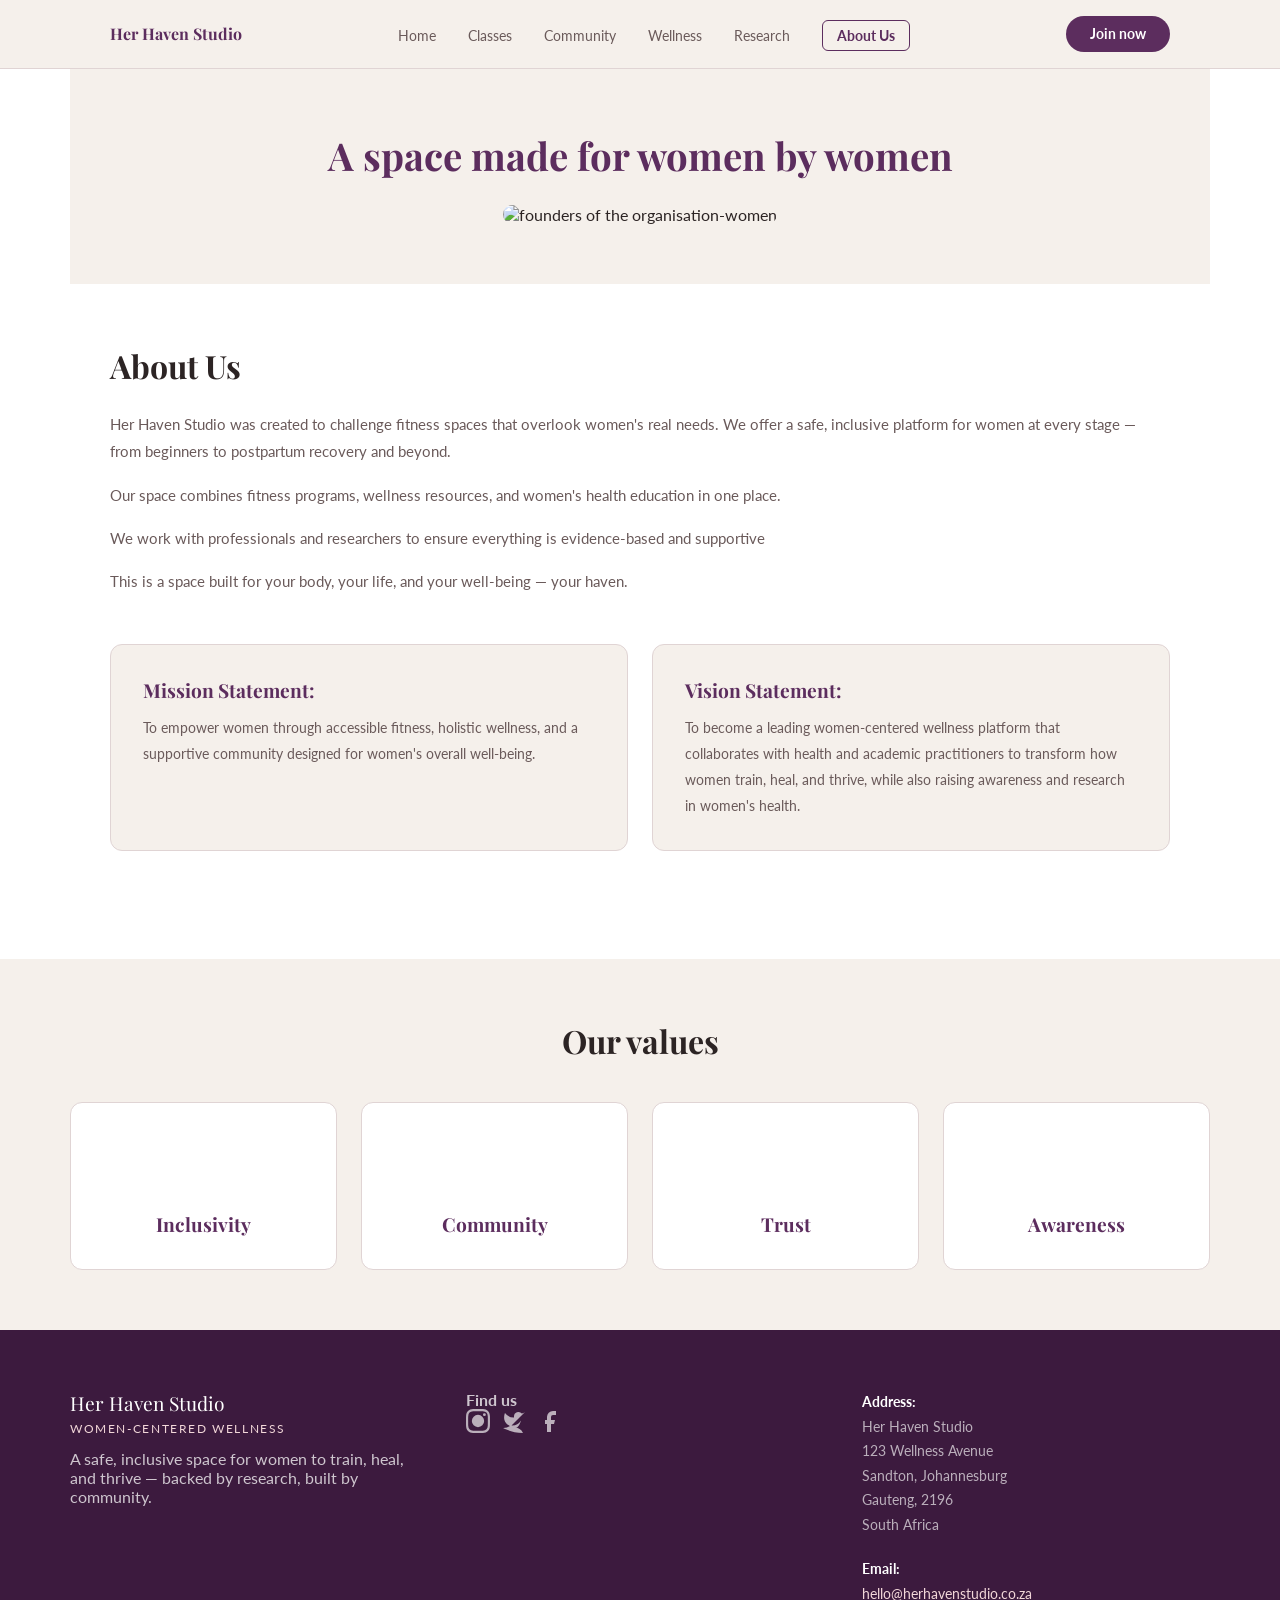
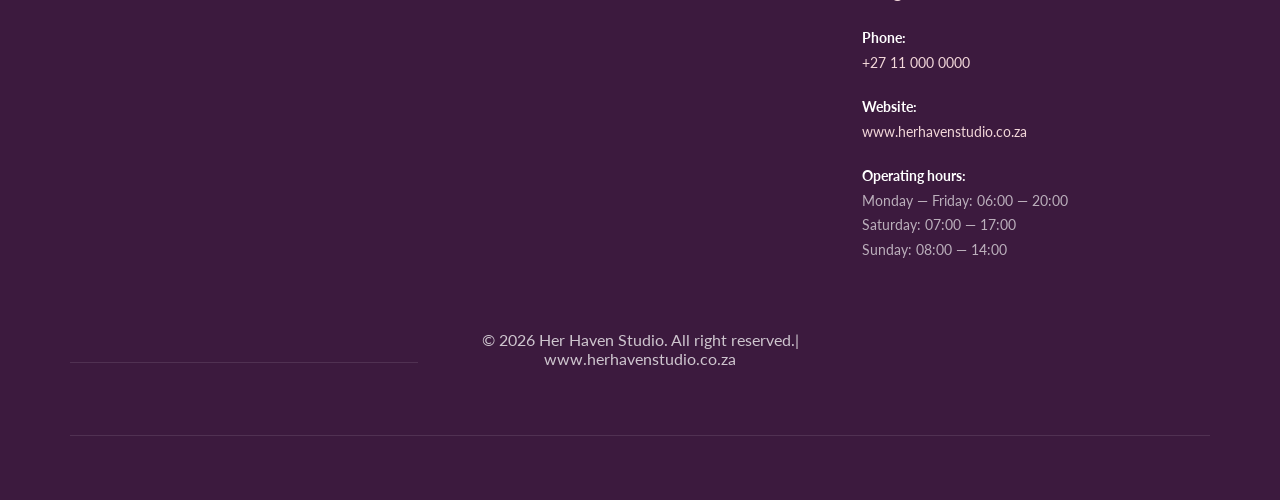
==== about.html @ e6582ec5 "Updated code debugging" ====
<!DOCTYPE html>
<html lang="en">
<head>
  <meta charset="UTF-8">
  <meta name="viewport" content="width=device-width, initial-scale=1.0">
  <title>About Us — Her Haven Studio</title>
<!-- External stylesheet -->
  <link rel="stylesheet" href="css/style.css">
  
</head>
<body>

  <!-- NAVIGATION BAR -->
  <nav>
    <div class="nav-inner">

      <!-- Logo -->
      <a href="index.html" class="nav-logo">
        <span class="nav-logo-brand">
          <span class="brand-text">Her Haven Studio</span>
        </span>
      </a>

      <!-- Navigation links — About Us is active on this page -->
      <ul class="nav-links">
        <li><a href="index.html">Home</a></li>
        <li><a href="classes.html">Classes</a></li>
        <li><a href="community.html">Community</a></li>
        <li><a href="wellness.html">Wellness</a></li>
        <li><a href="research.html">Research</a></li>
        <li><a href="about.html" class="active">About Us</a></li>
      </ul>

      <!-- Join now button -->
      <a href="register.html" class="btn-join">Join now</a>

    </div>
  </nav>

  <!-- MAIN CONTENT -->
  <main class="about-page">

    <!-- Tagline hero -->
    <div class="tagline-hero">
      <h1>A space made for women by women</h1>
   <img src="images/women.jpg" alt="founders of the organisation-women" width="400">   
    </div>

    <!-- About Us section -->
    <section class="about-section">
      <h2>About Us</h2>

        <!-- About text -->
        <div class="about-text">
          <p>Her Haven Studio was created to challenge fitness spaces that overlook women's real needs. We offer a safe, inclusive platform for women at every stage — from beginners to postpartum recovery and beyond.</p>

          <p>Our space combines fitness programs, wellness resources, and women's health education in one place.</p>

          <p>We work with professionals and researchers to ensure everything is evidence-based and supportive</p>

          <p>This is a space built for your body, your life, and your well-being — your haven.</p>
        </div>
    

      <!-- Mission and Vision statements -->
      <div class="statements-grid">

        <!-- Mission statement -->
        <div class="statement-card mission-card">
          <h3>Mission Statement:</h3>
          <p>To empower women through accessible fitness, holistic wellness, and a supportive community designed for women's overall well-being.</p>
        </div>

        <!-- Vision statement -->
        <div class="statement-card vision-card">
          <h3>Vision Statement:</h3>
          <p>To become a leading women-centered wellness platform that collaborates with health and academic practitioners to transform how women train, heal, and thrive, while also raising awareness and research in women's health.</p>
        </div>

      </div>
    </section>

    <!-- Our values section -->
    <section class="values-section">
      <h2>Our values</h2>

      <div class="values-grid">

        <!-- Value 1: Inclusivity -->
        <div class="value-card">
          <div class="value-icon inclusivity-icon"></div>
          <h3>Inclusivity</h3>

        </div>

        <!-- Value 2: Community -->
        <div class="value-card">
          <div class="value-icon community-icon"></div>
          <h3>Community</h3>
        </div>

        <!-- Value 3: Trust -->
        <div class="value-card">
          <div class="value-icon trust-icon"></div>
          <h3>Trust</h3>
        </div>

        <!-- Value 4: Awareness -->
        <div class="value-card">
          <div class="value-icon awareness-icon"></div>
          <h3>Awareness</h3>
        </div>

      </div>
    </section>

  </main>

  <!-- FOOTER -->
  <footer class="footer">
    <div class="footer-inner">

      <!-- Footer content: branding and social -->
      <div class="footer-top-custom">

        <!-- Brand column -->
        <div class="footer-brand-custom">
          <p class="footer-brand-name">Her Haven Studio</p>
          <p class="footer-brand-tag">Women-Centered Wellness</p>
          <p>A safe, inclusive space for women to train, heal, and thrive — backed by research, built by community.</p>
        </div>

      <!-- Social links -->
        <div class="footer-social-custom">
          <h4>Find us</h4>
          <div class="social-icons">

            <!-- Instagram icon — width and height control the size -->
            <a href="#" aria-label="Instagram">
              <svg viewBox="0 0 24 24" fill="currentColor" width="24" height="24">
                <path d="M12 2.163c3.204 0 3.584.012 4.85.07 3.252.148 4.771 1.691 4.919 4.919.058 1.266.069 1.645.069 4.849 0 3.205-.012 3.584-.069 4.849-.149 3.225-1.664 4.771-4.919 4.919-1.266.058-1.644.07-4.85.07-3.204 0-3.584-.012-4.849-.07-3.26-.149-4.771-1.699-4.919-4.92-.058-1.265-.07-1.644-.07-4.849 0-3.204.013-3.583.07-4.849.149-3.227 1.664-4.771 4.919-4.919 1.266-.057 1.645-.069 4.849-.069zm0-2.163c-3.259 0-3.667.014-4.947.072-4.358.2-6.78 2.618-6.98 6.98-.059 1.281-.073 1.689-.073 4.948 0 3.259.014 3.668.072 4.948.2 4.358 2.618 6.78 6.98 6.98 1.281.058 1.689.072 4.948.072 3.259 0 3.668-.014 4.948-.072 4.354-.2 6.782-2.618 6.979-6.98.059-1.28.073-1.689.073-4.948 0-3.259-.014-3.667-.072-4.947-.196-4.354-2.617-6.78-6.979-6.98-1.281-.059-1.69-.073-4.949-.073zM5.838 12a6.162 6.162 0 1 1 12.324 0 6.162 6.162 0 0 1-12.324 0zM12 16a4 4 0 1 1 0-8 4 4 0 0 1 0 8zm4.965-10.322a1.44 1.44 0 1 1 2.881.001 1.44 1.44 0 0 1-2.881-.001z"/>
              </svg>
            </a>

            <!-- Twitter icon -->
            <a href="#" aria-label="Twitter">
              <svg viewBox="0 0 24 24" fill="currentColor" width="24" height="24">
                <path d="M23 3a10.9 10.9 0 01-3.14 1.53 4.48 4.48 0 00-7.86 3v1A10.66 10.66 0 013 4s-4 9 5 13a11.64 11.64 0 01-7 2s9 5 20 5a9.5 9.5 0 00-9-5.5c4.75 2.25 7-7 7-7a10.6 10.6 0 01-9.5 5M3 20h18"/>
              </svg>
            </a>

            <!-- Facebook icon -->
            <a href="#" aria-label="Facebook">
              <svg viewBox="0 0 24 24" fill="currentColor" width="24" height="24">
                <path d="M18 2h-3a6 6 0 00-6 6v3H7v4h2v8h4v-8h3l1-4h-4V8a2 2 0 012-2h3z"/>
              </svg>
            </a>

          </div>
        </div>
          <!-- Studio address and contact details -->
        <div class="contact-details">

          <!-- Physical address -->
          <p>
            <strong>Address:</strong><br>
            Her Haven Studio<br>
            123 Wellness Avenue<br>
            Sandton, Johannesburg<br>
            Gauteng, 2196<br>
            South Africa
          </p>

          <!-- Email address -->
          <p>
            <strong>Email:</strong><br>
            <a href="mailto:hello@herhavenstudio.co.za">hello@herhavenstudio.co.za</a>
          </p>

          <!-- Phone number -->
          <p>
            <strong>Phone:</strong><br>
            <a href="tel:+27110000000">+27 11 000 0000</a>
          </p>

          <!-- Website -->
          <p>
            <strong>Website:</strong><br>
            <a href="http://www.herhavenstudio.co.za">www.herhavenstudio.co.za</a>
          </p>

          <!-- Operating hours -->
          <p>
            <strong>Operating hours:</strong><br>
            Monday — Friday: 06:00 — 20:00<br>
            Saturday: 07:00 — 17:00<br>
            Sunday: 08:00 — 14:00
          </p>

        </div>
      <!-- Divider -->
      <hr class="footer-divider">

      <!-- Footer bottom: copyright -->
      <div class="footer-bottom-custom">
        <p>&copy; 2026 Her Haven Studio. All right reserved.| www.herhavenstudio.co.za</p>
      </div>

    </div>
  </footer>

</body>
</html>
---- css/style.css ----
/* ── Import Google Fonts ── */
@import url('https://fonts.googleapis.com/css2?family=Playfair+Display:ital,wght@0,400;0,700;1,400&family=Lato:wght@300;400;700&display=swap');

/* ── Brand colours as reusable variables ── */
:root {
  --plum:       #5C2D5E;
  --plum-dark:  #3C1A3E;
  --plum-light: #E8D5E8;
  --beige:      #F5F0EB;
  --blush:      #F2D7D9;
  --white:      #FFFFFF;
  --text:       #2C2424;
  --text-mid:   #6A5A5A;
  --border:     #E0D4D4;
}

/* ── Base reset — removes default spacing from all elements ── */
* {
  margin: 0;
  padding: 0;
  box-sizing: border-box;
}

/* ── Body — sets default font and background colour ── */
body {
  font-family: 'Lato', sans-serif;
  color: var(--text);
  background: var(--white);
}

/* ── Remove underlines from all links ── */
a {
  text-decoration: none;
  color: inherit;
}

/* ========================================================================
   NAVIGATION & HEADER
   ======================================================================== */

/* ── Navigation bar — sticky positioning at top ── */
nav {
  background-color: var(--beige);
  border-bottom: 1px solid var(--border);
  position: sticky;
  top: 0;
  width: 100%;
}

/* ── Nav inner — centres content and spaces items apart ── */
.nav-inner {
  max-width: 1140px;
  margin: 0 auto;
  padding: 16px 40px;
  display: flex;
  align-items: center;
  justify-content: space-between;
  gap: 40px;
}

/* ── Navigation links list — horizontal row ── */
.nav-links {
  display: flex;
  list-style: none;
  gap: 32px;
}

/* ── Individual navigation link ── */
.nav-links a {
  font-family: 'Lato', sans-serif;
  font-size: 0.88rem;
  color: var(--text-mid);
  text-decoration: none;
}

/* ── Navigation link when hovered ── */
.nav-links a:hover {
  color: var(--plum);
}

/* ── Active nav link — box around current page ── */
.nav-links a.active {
  border: 1.5px solid var(--plum);
  padding: 6px 14px;
  border-radius: 6px;
  color: var(--plum);
  font-weight: 700;
}

/* ── Join now button ── */
.btn-join {
  background-color: var(--plum);
  color: var(--white);
  padding: 10px 24px;
  border-radius: 40px;
  font-size: 0.85rem;
  font-weight: 700;
  cursor: pointer;
  border: none;
  transition: background-color 0.2s;
}

/* ── Join now button when hovered ── */
.btn-join:hover {
  background-color: var(--plum-dark);
}

/* ── Logo wrapper: keeps name on one line, pushes to far left ── */
.nav-logo-brand {
  font-family: 'Playfair Display', serif;
  font-size: 1.1rem;
  font-weight: 700;
  color: var(--plum);
  text-decoration: none;
  white-space: nowrap;
}

/* ── Navigation logo — wraps the brand text ── */
.nav-logo {
  text-decoration: none;
  color: var(--plum);
}

/* ── Brand text — multiline logo text ── */
.brand-text {
  font-family: 'Playfair Display', serif;
  font-size: 1rem;
  font-weight: 700;
  line-height: 1.2;
  display: block;
}

/* ========================================================================
   HERO SECTION
   ======================================================================== */

/* ── Hero section — light purple background with dark purple border ── */
.hero {
  background-color: #F0E6FA;
  border: 2px solid #730FC3;
  padding: 80px 40px;
  text-align: center;
}

/* ── Hero inner — limits width and centres content ── */
.hero-inner {
  max-width: 700px;
  margin: 0 auto;
}

/* ── Main heading — small and light ── */
.hero h1 {
  font-family: 'Lato', sans-serif;
  font-size: 1rem;
  font-weight: 300;
  color: #4a4a4a;
  letter-spacing: 0.18em;
  text-transform: uppercase;
  margin-bottom: 16px;
}

/* ── Tagline — big bold and centred ── */
.hero-eyebrow {
  font-family: 'Playfair Display', serif;
  font-size: 2.4rem;
  font-weight: 700;
  color: #730FC3;
  line-height: 1.2;
  margin-bottom: 16px;
}

/* ── Supporting subtext — small and muted ── */
.hero-sub {
  font-size: 0.95rem;
  color: #5a4a6a;
  margin-bottom: 32px;
  line-height: 1.8;
}

/* ── Hero image — fits inside the hero box ── */
.hero img {
  width: 100%;
  max-width: 600px;
  height: 300px;
  object-fit: cover;
  border-radius: 8px;
  margin-bottom: 32px;
}

/* ── Buttons row — side by side and centred ── */
.hero-btns {
  display: flex;
  gap: 16px;
  justify-content: center;
  flex-wrap: wrap;
}

/* ── Get started button — deep plum fill ── */
.btn-hero-fill {
  background-color: var(--plum);
  color: var(--white);
  padding: 14px 32px;
  border-radius: 40px;
  font-size: 0.9rem;
  font-weight: 700;
  text-decoration: none;
  display: inline-block;
  cursor: pointer;
  border: none;
  transition: background-color 0.2s;
}

/* ── Get started button when hovered ── */
.btn-hero-fill:hover {
  background-color: var(--plum-dark);
}

/* ── Learn more button — beige fill with plum outline ── */
.btn-outline-white {
  background-color: var(--beige);
  color: var(--plum);
  padding: 14px 32px;
  border-radius: 40px;
  border: 2px solid var(--plum);
  font-size: 0.9rem;
  font-weight: 700;
  text-decoration: none;
  display: inline-block;
  cursor: pointer;
  transition: background-color 0.2s;
}

/* ── Learn more button when hovered ── */
.btn-outline-white:hover {
  background-color: var(--plum-light);
}

/* ========================================================================
   STATS SECTION
   ======================================================================== */

/* ── Stats strip — beige background ── */
.stats {
  background-color: var(--beige);
  padding: 40px;
  border-top: 2px dashed var(--plum);
}

/* ── Stats table — centres the three stats ── */
.stats table {
  max-width: 1140px;
  margin: 0 auto;
}

/* ── Stat number — large and bold ── */
.stat-num {
  font-family: 'Playfair Display', serif;
  font-size: 2.4rem;
  font-weight: 700;
  color: var(--plum);
  text-align: center;
}

/* ── Stat label — small uppercase text below number ── */
.stat-lbl {
  font-family: 'Lato', sans-serif;
  font-size: 0.85rem;
  font-weight: 400;
  color: var(--text-mid);
  text-align: center;
  margin-top: 4px;
}

/* ========================================================================
   WHAT WE OFFER / PILLARS SECTION
   ======================================================================== */

/* ── What we offer section — beige background ── */
.pillars {
  background-color: var(--beige);
  padding: 60px 40px;
}

/* ── Pillars header — centred label and heading ── */
.pillars-header {
  text-align: center;
  margin-bottom: 40px;
  max-width: 1140px;
  margin-left: auto;
  margin-right: auto;
}

/* ── Section label — small uppercase plum text ── */
.section-label {
  font-size: 0.75rem;
  font-weight: 700;
  letter-spacing: 0.16em;
  text-transform: uppercase;
  color: var(--plum);
  margin-bottom: 8px;
}

/* ── Section heading ── */
.pillars-header h2 {
  font-family: 'Playfair Display', serif;
  font-size: 2rem;
  font-weight: 700;
  color: var(--text);
  margin-bottom: 10px;
}

/* ── Section subtext ── */
.pillars-header p {
  font-size: 0.95rem;
  color: var(--text-mid);
}

/* ── Four card grid — side by side ── */
.pillars-grid {
  display: grid;
  grid-template-columns: repeat(4, 1fr);
  gap: 20px;
  max-width: 1140px;
  margin: 0 auto;
}

/* ── Individual pillar card — blush pink background ── */
.pillar-card {
  background-color: var(--blush);
  border: 1.5px solid var(--blush);
  border-radius: 12px;
  padding: 24px;
  transition: transform 0.2s;
}

/* ── Card lifts up when hovered ── */
.pillar-card:hover {
  transform: translateY(-4px);
}

/* ── Card image — fits inside card ── */
.pillar-card img {
  width: 100%;
  height: 160px;
  object-fit: cover;
  border-radius: 8px;
  margin-bottom: 16px;
}

/* ── Card heading — bold plum colour ── */
.pillar-card h3 {
  font-family: 'Playfair Display', serif;
  font-size: 1.1rem;
  font-weight: 700;
  color: var(--plum);
  margin-bottom: 8px;
}

/* ── Card description ── */
.pillar-card p {
  font-size: 0.88rem;
  color: var(--text-mid);
  line-height: 1.6;
  margin-bottom: 16px;
}

/* ── Card link ── */
.pillar-link {
  font-size: 0.85rem;
  font-weight: 700;
  color: var(--plum);
  text-decoration: none;
}

/* ── Card link when hovered ── */
.pillar-link:hover {
  text-decoration: underline;
}

/* ── Research card — dark plum background ── */
.pillar-card-dark {
  background-color: var(--plum-dark);
  border-color: var(--plum);
}

/* ── Research card heading — white text ── */
.pillar-card-dark h3 {
  color: var(--white);
}

/* ── Research card description — light text ── */
.pillar-card-dark p {
  color: rgba(255, 255, 255, 0.75);
}

/* ── Research card link — blush colour ── */
.pillar-card-dark .pillar-link {
  color: var(--blush);
}

/* ========================================================================
   PAGE HERO SECTION
   ======================================================================== */

/* ── Page hero — beige background with padding ── */
.page-hero {
  background-color: var(--beige);
  padding: 40px 40px 20px;
  max-width: 1140px;
  margin: 0 auto;
}

/* ── Page hero heading — plum colour ── */
.page-hero h1 {
  font-family: 'Playfair Display', serif;
  font-size: 2rem;
  font-weight: 700;
  color: var(--plum);
  margin-bottom: 8px;
}

/* ── Page hero subtext ── */
.page-hero p {
  font-size: 0.92rem;
  color: var(--text-mid);
  margin-bottom: 16px;
}

/* ── Page hero image — full width, fixed height ── */
.page-hero img {
  width: 100%;
  height: 300px;
  object-fit: cover;
  border-radius: 10px;
  margin-top: 16px;
}

/* ========================================================================
   CLASSES SECTION
   ======================================================================== */

/* ── Classes section wrapper ── */
.classes-section {
  background-color: var(--beige);
  padding: 20px 40px 60px;
  max-width: 1140px;
  margin: 0 auto;
}

/* ── Filter pills row ── */
.filter-row {
  display: flex;
  gap: 10px;
  flex-wrap: wrap;
  margin-bottom: 32px;
}

/* ── Individual filter pill ── */
.filter-pill {
  padding: 8px 20px;
  border-radius: 40px;
  border: 1.5px solid var(--plum);
  font-size: 0.85rem;
  font-weight: 700;
  color: var(--plum);
  cursor: pointer;
  background-color: var(--white);
  transition: all 0.2s;
}

/* ── Individual filter pill when hovered ── */
.filter-pill:hover {
  background-color: var(--plum-light);
}

/* ── Active filter pill — filled plum ── */
.filter-pill.active {
  background-color: var(--plum);
  color: var(--white);
}

/* ── Cards grid — three per row ── */
.cards-grid {
  display: grid;
  grid-template-columns: repeat(3, 1fr);
  gap: 24px;
}

/* ── Individual class card ── */
.class-card {
  background-color: var(--plum-light);
  border: 1.5px solid var(--plum);
  border-radius: 12px;
  overflow: hidden;
  transition: transform 0.2s;
}

/* ── Card lift on hover ── */
.class-card:hover {
  transform: translateY(-4px);
}

/* ── Card image area ── */
.card-img {
  position: relative;
  width: 100%;
  height: 180px;
  background-color: var(--plum-light);
  overflow: hidden;
}

/* ── Card image ── */
.card-img img {
  width: 100%;
  height: 100%;
  object-fit: cover;
}

/* ── Card tag — positioned on image ── */
.card-tag {
  position: absolute;
  top: 12px;
  right: 12px;
  padding: 4px 12px;
  border-radius: 20px;
  font-size: 0.7rem;
  font-weight: 700;
  text-transform: uppercase;
}

/* ── Card body — padding around text ── */
.card-body {
  padding: 16px;
}

/* ── Card heading ── */
.card-body h3 {
  font-family: 'Playfair Display', serif;
  font-size: 1rem;
  font-weight: 700;
  color: var(--text);
  margin-bottom: 6px;
}

/* ── Card subcategory label ── */
.card-sub-label {
  font-size: 0.78rem;
  font-weight: 700;
  color: var(--plum);
  text-transform: uppercase;
  letter-spacing: 0.08em;
  margin-bottom: 8px;
}

/* ── Card subcategory list ── */
.card-body ul {
  list-style: none;
  margin-bottom: 16px;
}

/* ── Individual subcategory item ── */
.card-body ul li {
  font-size: 0.85rem;
  color: var(--text-mid);
  padding: 3px 0;
}

/* ── Book button — sits at bottom right of card ── */
.card-btn {
  display: inline-block;
  background-color: var(--plum);
  color: var(--white);
  padding: 8px 20px;
  border-radius: 40px;
  font-size: 0.82rem;
  font-weight: 700;
  text-decoration: none;
  margin-left: auto;
  transition: background-color 0.2s;
  cursor: pointer;
}

/* ── Book button when hovered ── */
.card-btn:hover {
  background-color: var(--plum-dark);
}

/* ── Tag colour variants ── */
.tag-plum  { background-color: var(--plum-light); color: var(--plum-dark); }
.tag-pink  { background-color: var(--blush); color: #72243E; }
.tag-teal  { background-color: #D5F0E8; color: #085041; }
.tag-amber { background-color: #FAE8C0; color: #7A4A00; }
.tag-blue  { background-color: #D5E8F5; color: #0A3D6B; }
.tag-green { background-color: #DCF0D5; color: #1A5C0A; }

/* ========================================================================
   LOGIN PAGE
   ======================================================================== */

/* ── Login header — simplified header without sticky nav ── */
.login-header {
  display: flex;
  align-items: center;
  justify-content: space-between;
  padding: 20px 40px;
  background-color: var(--beige);
  border-bottom: 1px solid var(--border);
}

/* ── Login header nav — horizontal links ── */
.login-header nav {
  display: flex;
  gap: 24px;
  background: none;
  border: none;
  padding: 0;
  position: static;
}

/* ── Login header nav links ── */
.login-header nav a {
  font-size: 0.85rem;
  color: var(--text-mid);
  text-decoration: none;
  transition: color 0.2s;
}

/* ── Login header nav links on hover ── */
.login-header nav a:hover {
  color: var(--plum);
}

/* ── Login header last link is button style ── */
.login-header nav a:last-child {
  background-color: var(--plum);
  color: var(--white);
  padding: 8px 20px;
  border-radius: 40px;
  font-weight: 700;
}

/* ── Login header button hover ── */
.login-header nav a:last-child:hover {
  background-color: var(--plum-dark);
}

/* ── Login page — centered form container ── */
.login-page {
  display: flex;
  align-items: center;
  justify-content: center;
  min-height: calc(100vh - 300px);
  padding: 20px;
  background-color: var(--beige);
}

/* ── Login card — white form container ── */
.login-card {
  background-color: var(--white);
  border: 1.5px solid var(--border);
  border-radius: 12px;
  padding: 32px 24px;
  width: 100%;
  box-shadow: 0 2px 8px rgba(0, 0, 0, 0.08);
}

/* ── Login heading ── */
.login-card h1 {
  font-family: 'Playfair Display', serif;
  font-size: 1.8rem;
  font-weight: 700;
  color: var(--text);
  margin-bottom: 4px;
  text-align: center;
}

/* ── Login subtext ── */
.login-sub {
  font-size: 0.9rem;
  color: var(--text-mid);
  text-align: center;
  margin-bottom: 32px;
}

/* ── Form group — input wrapper with label ── */
.form-group {
  margin-bottom: 20px;
}

/* ── Form label ── */
.form-group label {
  display: block;
  font-size: 0.9rem;
  font-weight: 700;
  color: var(--text);
  margin-bottom: 8px;
}

/* ── Form input ── */
.form-group input,
.form-group textarea,
.form-group select {
  width: 100%;
  padding: 12px 16px;
  border: 1px solid var(--border);
  border-radius: 8px;
  font-family: 'Lato', sans-serif;
  font-size: 0.95rem;
  color: var(--text);
  background-color: var(--white);
  transition: border-color 0.2s;
}

/* ── Form input on focus ── */
.form-group input:focus,
.form-group textarea:focus,
.form-group select:focus {
  outline: none;
  border-color: var(--plum);
  box-shadow: 0 0 0 3px rgba(92, 45, 94, 0.1);
}

/* ── Forgot password link ── */
.forgot-link {
  display: block;
  text-align: right;
  margin-top: 6px;
  font-size: 0.85rem;
  color: var(--plum);
  text-decoration: none;
  transition: color 0.2s;
}

/* ── Forgot password link hover ── */
.forgot-link:hover {
  text-decoration: underline;
}

/* ── Login button — full width ── */
.btn-login {
  display: block;
  width: 100%;
  background-color: var(--plum);
  color: var(--white);
  padding: 14px;
  border-radius: 40px;
  font-size: 0.95rem;
  font-weight: 700;
  text-align: center;
  text-decoration: none;
  margin-top: 24px;
  cursor: pointer;
  border: none;
  transition: background-color 0.2s;
}

/* ── Login button hover ── */
.btn-login:hover {
  background-color: var(--plum-dark);
}

/* ── Divider with "or" text ── */
.divider {
  display: flex;
  align-items: center;
  margin: 24px 0;
  color: var(--text-mid);
  font-size: 0.9rem;
}

/* ── Divider line ── */
.divider::before,
.divider::after {
  content: '';
  flex: 1;
  height: 1px;
  background-color: var(--border);
}

/* ── Divider text ── */
.divider span {
  padding: 0 12px;
}

/* ── Google login button ── */
.btn-google {
  display: block;
  width: 100%;
  background-color: var(--plum-light);
  color: var(--plum);
  padding: 14px;
  border-radius: 40px;
  border: 1.5px solid var(--plum);
  font-size: 0.95rem;
  font-weight: 700;
  text-align: center;
  text-decoration: none;
  cursor: pointer;
  transition: all 0.2s;
}

/* ── Google button hover ── */
.btn-google:hover {
  background-color: var(--white);
  border-color: var(--plum-dark);
}

/* ── Login footer — sign up link ── */
.login-footer {
  text-align: center;
  font-size: 0.9rem;
  color: var(--text-mid);
  margin-top: 24px;
}

/* ── Login footer link ── */
.login-footer a {
  color: var(--plum);
  font-weight: 700;
  text-decoration: none;
  transition: color 0.2s;
}

/* ── Login footer link hover ── */
.login-footer a:hover {
  text-decoration: underline;
}

/* ========================================================================
   WELLNESS SECTION (Articles)
   ======================================================================== */

/* ── Wellness section wrapper ── */
.wellness-section {
  background-color: var(--beige);
  padding: 40px;
  max-width: 1140px;
  margin: 0 auto;
}

/* ── Featured article section ── */
.featured-article {
  background-color: var(--white);
  border: 1.5px solid var(--plum);
  border-radius: 12px;
  padding: 40px;
  margin-bottom: 48px;
}

/* ── Featured label ── */
.featured-label {
  font-size: 0.75rem;
  font-weight: 700;
  letter-spacing: 0.16em;
  text-transform: uppercase;
  color: var(--plum);
  margin-bottom: 8px;
}

/* ── Featured article heading ── */
.featured-article h2 {
  font-family: 'Playfair Display', serif;
  font-size: 1.8rem;
  font-weight: 700;
  color: var(--text);
  margin-bottom: 24px;
  line-height: 1.3;
}

/* ── Featured article image ── */
.featured-article img {
  width: 100%;
  max-width: 300px;
  height: auto;
  border-radius: 8px;
  margin-bottom: 16px;
}

/* ── Featured article description ── */
.featured-article p {
  font-size: 0.95rem;
  color: var(--text-mid);
  line-height: 1.8;
  margin-bottom: 24px;
}

/* ── Featured text section ── */
.featured-text {
  display: flex;
  flex-direction: column;
}

/* ── Read more link ── */
.read-more {
  display: inline-block;
  color: var(--plum);
  font-weight: 700;
  text-decoration: none;
  font-size: 0.9rem;
  transition: text-decoration 0.2s;
}

/* ── Read more link hover ── */
.read-more:hover {
  text-decoration: underline;
}

/* ── Articles heading ── */
.articles-heading {
  font-family: 'Playfair Display', serif;
  font-size: 1.6rem;
  font-weight: 700;
  color: var(--text);
  margin: 48px 0 24px;
}

/* ── Articles list grid ── */
.articles-list {
  display: grid;
  grid-template-columns: repeat(2, 1fr);
  gap: 24px;
}

/* ── Article card ── */
.article-card {
  background-color: var(--white);
  border: 1px solid var(--border);
  border-radius: 12px;
  overflow: hidden;
  transition: transform 0.2s;
  display: flex;
  flex-direction: column;
}

/* ── Article card hover ── */
.article-card:hover {
  transform: translateY(-4px);
}

/* ── Article card image ── */
.article-card img {
  width: 100%;
  height: 200px;
  object-fit: cover;
}

/* ── Article card content ── */
.article-content {
  padding: 20px;
  display: flex;
  flex-direction: column;
  flex-grow: 1;
}

/* ── Article card heading ── */
.article-content h3 {
  font-family: 'Playfair Display', serif;
  font-size: 1rem;
  font-weight: 700;
  color: var(--text);
  margin-bottom: 12px;
  line-height: 1.4;
}

/* ── Article card description ── */
.article-content p {
  font-size: 0.85rem;
  color: var(--text-mid);
  line-height: 1.6;
  margin-bottom: 16px;
  flex-grow: 1;
}

/* ── Article meta information ── */
.article-meta {
  display: flex;
  gap: 12px;
  align-items: center;
  font-size: 0.78rem;
  color: var(--text-mid);
  margin-top: auto;
}

/* ── Article tag ── */
.article-tag {
  display: inline-block;
  padding: 4px 12px;
  border-radius: 20px;
  font-size: 0.7rem;
  font-weight: 700;
  text-transform: uppercase;
}

/* ========================================================================
   COMMUNITY SECTION
   ======================================================================== */

/* ── Community section wrapper ── */
.community-section {
  background-color: var(--beige);
  padding: 40px;
  max-width: 1140px;
  margin: 0 auto;
}

/* ── Testimonials grid ── */
.testimonials-grid {
  margin-bottom: 48px;
}

/* ── Testimonial card ── */
.testimonial-card {
  background-color: var(--white);
  border: 1px solid var(--border);
  border-radius: 12px;
  padding: 24px;
  margin-bottom: 24px;
  transition: transform 0.2s;
}

/* ── Testimonial card hover ── */
.testimonial-card:hover {
  transform: translateY(-2px);
}

/* ── Testimonial quote ── */
.testimonial-quote {
  font-size: 0.95rem;
  font-style: italic;
  color: var(--text);
  margin-bottom: 16px;
  line-height: 1.8;
}

/* ── Testimonial author section ── */
.testimonial-author {
  display: flex;
  gap: 12px;
  align-items: center;
}

/* ── Testimonial avatar ── */
.testimonial-avatar {
  width: 48px;
  height: 48px;
  border-radius: 50%;
  display: flex;
  align-items: center;
  justify-content: center;
  font-weight: 700;
  color: var(--white);
  font-size: 0.9rem;
}

/* ── Avatar colour variants ── */
.av-pink  { background-color: var(--blush); color: #72243E; }
.av-teal  { background-color: #D5F0E8; color: #085041; }
.av-plum  { background-color: var(--plum); }
.av-amber { background-color: #FAE8C0; color: #7A4A00; }

/* ── Testimonial author info ── */
.testimonial-author-info strong {
  display: block;
  color: var(--text);
  font-size: 0.9rem;
}

/* ── Testimonial author role ── */
.testimonial-author-info span {
  display: block;
  font-size: 0.8rem;
  color: var(--text-mid);
}

/* ── Section divider ── */
.section-divider {
  border: none;
  border-top: 2px dashed var(--plum);
  margin: 48px 0;
}
/* ── Events list container ── */
.events-list {
  display: flex;
  flex-direction: column;
  gap: 16px;
  margin-bottom: 48px;
}

/* ── Individual event bar ── */
.event-card {
  display: flex;
  align-items: center;
  gap: 20px;

  background-color: var(--white);
  border: 1px solid var(--border);
  border-radius: 12px;

  padding: 16px 24px;
  transition: transform 0.2s;
}

/* ── Event card hover effect ── */
.event-card:hover {
  transform: translateY(-4px);
}

/* ── Event image ── */
.event-card img {
  width: 100px;
  height: 100px;
  object-fit: cover;
  border-radius: 10px;
  flex-shrink: 0;
}

/* ── Event date badge ── */
.event-date {
  min-width: 70px;
  text-align: center;
}

/* ── Date badge colour variants ── */
.date-plum {
  color: var(--plum);
}

.date-pink {
  color: #72243E;
}

.date-teal {
  color: #085041;
}

/* ── Day number ── */
.date-num {
  display: block;
  font-family: 'Playfair Display', serif;
  font-size: 2rem;
  font-weight: 700;
  line-height: 1;
}

/* ── Month text ── */
.date-month {
  display: block;
  font-size: 0.85rem;
  font-weight: 700;
  text-transform: uppercase;
  margin-top: 4px;
}

/* ── Event content area ── */
.event-content {
  flex: 1;
}

/* ── Event title ── */
.event-content h3 {
  font-family: 'Playfair Display', serif;
  font-size: 1rem;
  font-weight: 700;
  color: var(--text);
  margin-bottom: 6px;
}

/* ── Event details ── */
.event-content p {
  font-size: 0.85rem;
  color: var(--text-mid);
  margin: 0;
}

/* ── RSVP button ── */
.btn-rsvp {
  margin-left: auto;

  background-color: var(--plum);
  color: var(--white);

  padding: 10px 24px;
  border-radius: 40px;

  text-decoration: none;
  font-size: 0.82rem;
  font-weight: 700;

  transition: background-color 0.2s;
}

/* ── RSVP button hover ── */
.btn-rsvp:hover {
  background-color: var(--plum-dark);
}

/* ── Mobile layout ── */
@media (max-width: 768px) {
  .event-card {
    flex-direction: column;
    align-items: flex-start;
  }

  .btn-rsvp {
    margin-left: 0;
  }
}

/* ── Enquiries section ── */
.enquiries-section {
  background-color: var(--white);
  padding: 60px 40px;
  max-width: 1140px;
  margin: 0 auto;
}

/* ── Enquiries inner ── */
.enquiries-inner {
  text-align: center;
}

/* ── Enquiries heading ── */
.enquiries-section h2 {
  font-family: 'Playfair Display', serif;
  font-size: 1.8rem;
  font-weight: 700;
  color: var(--text);
  margin-bottom: 16px;
}

/* ── Enquiries image ── */
.enquiries-section img {
  max-width: 300px;
  height: auto;
  margin-bottom: 16px;
}

/* ── Sub text (smaller description) ── */
.sub {
  font-size: 0.95rem;
  color: var(--text-mid);
  margin-bottom: 24px;
}

/* ── Enquiry form ── */
.enquiry-form {
  background-color: var(--beige);
  padding: 20px;
  border-radius: 12px;
  max-width: 500px;
  margin: 0 auto;
}

/* ── Send message button ── */
.btn-send {
  display: inline-block;
  background-color: var(--plum);
  color: var(--white);
  padding: 12px 32px;
  border-radius: 40px;
  font-size: 0.9rem;
  font-weight: 700;
  text-decoration: none;
  text-align: center;
  margin-top: 12px;
  cursor: pointer;
  transition: background-color 0.2s;
}

/* ── Send message button hover ── */
.btn-send:hover {
  background-color: var(--plum-dark);
}

/* ========================================================================
   ABOUT PAGE
   ======================================================================== */

/* ── About page wrapper ── */
.about-page {
  background-color: var(--white);
}

/* ── Tagline hero section ── */
.tagline-hero {
  background-color: var(--beige);
  padding: 60px 40px;
  text-align: center;
  max-width: 1140px;
  margin: 0 auto;
}

/* ── Tagline hero heading ── */
.tagline-hero h1 {
  font-family: 'Playfair Display', serif;
  font-size: 2.4rem;
  font-weight: 700;
  color: var(--plum);
  margin-bottom: 24px;
}

/* ── Tagline hero image ── */
.tagline-hero img {
  max-width: 400px;
  width: 100%;
  height: auto;
  border-radius: 12px;
}

/* ── About section ── */
.about-section {
  padding: 60px 40px;
  max-width: 1140px;
  margin: 0 auto;
}

/* ── About section heading ── */
.about-section h2 {
  font-family: 'Playfair Display', serif;
  font-size: 2rem;
  font-weight: 700;
  color: var(--text);
  margin-bottom: 24px;
}

/* ── About text block ── */
.about-text {
  margin-bottom: 48px;
}

/* ── About paragraph ── */
.about-text p {
  font-size: 0.95rem;
  color: var(--text-mid);
  line-height: 1.8;
  margin-bottom: 16px;
}

/* ── Statements grid — mission and vision ── */
.statements-grid {
  display: grid;
  grid-template-columns: repeat(2, 1fr);
  gap: 24px;
  margin-bottom: 48px;
}

/* ── Statement card ── */
.statement-card {
  background-color: var(--beige);
  padding: 32px;
  border-radius: 12px;
  border: 1px solid var(--border);
}

/* ── Statement card heading ── */
.statement-card h3 {
  font-family: 'Playfair Display', serif;
  font-size: 1.2rem;
  font-weight: 700;
  color: var(--plum);
  margin-bottom: 12px;
}

/* ── Statement card text ── */
.statement-card p {
  font-size: 0.9rem;
  color: var(--text-mid);
  line-height: 1.8;
}

/* ── Values section ── */
.values-section {
  background-color: var(--beige);
  padding: 60px 40px;
}

/* ── Values section heading ── */
.values-section h2 {
  font-family: 'Playfair Display', serif;
  font-size: 2rem;
  font-weight: 700;
  color: var(--text);
  text-align: center;
  margin-bottom: 40px;
}

/* ── Values grid ── */
.values-grid {
  display: grid;
  grid-template-columns: repeat(4, 1fr);
  gap: 24px;
  max-width: 1140px;
  margin: 0 auto;
}

/* ── Value card ── */
.value-card {
  background-color: var(--white);
  padding: 32px;
  border-radius: 12px;
  border: 1px solid var(--border);
  text-align: center;
  transition: transform 0.2s;
}

/* ── Value card hover ── */
.value-card:hover {
  transform: translateY(-4px);
}

/* ── Value icon ── */
.value-icon {
  width: 60px;
  height: 60px;
  border-radius: 50%;
  margin: 0 auto 16px;
  display: flex;
  align-items: center;
  justify-content: center;
  font-size: 2rem;
}

/* ── Value card heading ── */
.value-card h3 {
  font-family: 'Playfair Display', serif;
  font-size: 1.2rem;
  font-weight: 700;
  color: var(--plum);
}

/* ========================================================================
   BOOKING PAGE
   ======================================================================== */

/* ── Booking page main section ── */
.booking-page {
  background-color: var(--beige);
  padding: 20px;
  max-width: 1140px;
  margin: 0 auto;
}

/* ── Booking page heading ── */
.booking-page h1 {
  font-family: 'Playfair Display', serif;
  font-size: 2rem;
  font-weight: 700;
  color: var(--plum);
  text-align: center;
  margin-bottom: 8px;
}

/* ── Booking subtext ── */
.booking-sub {
  text-align: center;
  color: var(--text-mid);
  margin-bottom: 32px;
}

/* ── Type pills — Classes, 1-on-1, Consultations ── */
.type-pills {
  display: flex;
  gap: 12px;
  justify-content: center;
  margin-bottom: 48px;
}

/* ── Individual type pill ── */
.type-pill {
  padding: 10px 24px;
  border-radius: 40px;
  border: 1.5px solid var(--plum);
  background-color: var(--white);
  color: var(--plum);
  font-size: 0.9rem;
  font-weight: 700;
  cursor: pointer;
  transition: all 0.2s;
}

/* ── Type pill hover ── */
.type-pill:hover {
  background-color: var(--plum-light);
}

/* ── Active type pill ── */
.type-pill.active {
  background-color: var(--plum);
  color: var(--white);
}

/* ── Booking layout — two columns ── */
.booking-layout {
  display: grid;
  grid-template-columns: 1fr;
  gap: 0;
}

/* ── Steps column ── */
.steps-col {
  background-color: var(--beige);
  padding: 20px 0;
  padding-bottom: 24px;
  border-bottom: 1px solid var(--border);
  margin-bottom: 24px;
  border-radius: 0;
  border: none;
}

/* ── Steps column heading ── */
.steps-col h2 {
  font-family: 'Playfair Display', serif;
  font-size: 1.4rem;
  font-weight: 700;
  color: var(--text);
  margin-bottom: 24px;
}

/* ── Steps list ── */
.steps-list {
  display: flex;
  flex-direction: column;
  gap: 16px;
}

/* ── Individual step ── */
.step {
  display: flex;
  gap: 16px;
  align-items: flex-start;
}

/* ── Step number circle ── */
.step-num {
  width: 40px;
  height: 40px;
  border-radius: 50%;
  display: flex;
  align-items: center;
  justify-content: center;
  font-weight: 700;
  font-size: 1rem;
  flex-shrink: 0;
}

/* ── Active step number ── */
.active-step {
  background-color: var(--plum);
  color: var(--white);
}

/* ── Inactive step number ── */
.inactive-step {
  background-color: var(--border);
  color: var(--text-mid);
}

/* ── Step text ── */
.step-text {
  display: flex;
  flex-direction: column;
  gap: 2px;
}

/* ── Step text strong ── */
.step-text strong {
  color: var(--text);
  font-size: 0.95rem;
}

/* ── Step text span ── */
.step-text span {
  font-size: 0.85rem;
  color: var(--text-mid);
}

/* ── Form column ── */
.form-col {
  background-color: var(--white);
  padding: 32px;
  border-radius: 12px;
  border: 1px solid var(--border);
}

/* ── Form column heading ── */
.form-col h2 {
  font-family: 'Playfair Display', serif;
  font-size: 1.4rem;
  font-weight: 700;
  color: var(--text);
  margin-bottom: 24px;
}

/* ── Form row — two columns side by side ── */
.form-row {
  display: grid;
  grid-template-columns: 1fr 1fr;
  gap: 16px;
  margin-bottom: 16px;
}

/* ── Confirm booking button ── */
.btn-confirm {
  display: block;
  width: 100%;
  background-color: var(--plum);
  color: var(--white);
  padding: 14px;
  border-radius: 40px;
  font-size: 0.95rem;
  font-weight: 700;
  text-align: center;
  text-decoration: none;
  margin-top: 24px;
  cursor: pointer;
  border: none;
  transition: background-color 0.2s;
}

/* ── Confirm booking button hover ── */
.btn-confirm:hover {
  background-color: var(--plum-dark);
}

/* ========================================================================
   CONTRIBUTE PAGE
   ======================================================================== */

/* ── Page header ── */
.page-header {
  background-color: var(--beige);
  padding: 60px 40px;
  text-align: center;
}

/* ── Page header heading ── */
.page-header h1 {
  font-family: 'Playfair Display', serif;
  font-size: 2.2rem;
  font-weight: 700;
  color: var(--plum);
}

/* ── Contribution section ── */
.contribution-section {
  background-color: var(--white);
  padding: 60px 40px;
  max-width: 900px;
  margin: 0 auto;
}

/* ── Form card ── */
.form-card {
  background-color: var(--beige);
  padding: 40px;
  border-radius: 12px;
}

/* ── Form section ── */
.form-section {
  margin-bottom: 32px;
}

/* ── Form section heading ── */
.form-section h2 {
  font-family: 'Playfair Display', serif;
  font-size: 1.3rem;
  font-weight: 700;
  color: var(--text);
  margin-bottom: 20px;
}

/* ── Form row with three columns ── */
.form-row-three {
  display: grid;
  grid-template-columns: repeat(3, 1fr);
  gap: 16px;
  margin-bottom: 16px;
}

/* ── Form row with two columns ── */
.form-row-two {
  display: grid;
  grid-template-columns: repeat(2, 1fr);
  gap: 16px;
  margin-bottom: 16px;
}

/* ── Form checkboxes group ── */
.form-checkboxes {
  display: flex;
  flex-direction: column;
  gap: 12px;
}

/* ── Checkbox group ── */
.checkbox-group {
  display: flex;
  align-items: center;
  gap: 8px;
}

/* ── Checkbox input ── */
.checkbox-group input[type="checkbox"] {
  width: 18px;
  height: 18px;
  cursor: pointer;
  accent-color: var(--plum);
}

/* ── Checkbox label ── */
.checkbox-group label {
  font-size: 0.9rem;
  color: var(--text-mid);
  cursor: pointer;
  margin: 0;
}

/* ── Form footer ── */
.form-footer {
  text-align: center;
  margin-top: 32px;
}

/* ── Submit button ── */
.btn-submit {
  background-color: var(--plum);
  color: var(--white);
  padding: 14px 40px;
  border-radius: 40px;
  font-size: 0.95rem;
  font-weight: 700;
  border: none;
  cursor: pointer;
  transition: background-color 0.2s;
}

/* ── Submit button hover ── */
.btn-submit:hover {
  background-color: var(--plum-dark);
}

/* ── Submission info ── */
.submission-info {
  font-size: 0.85rem;
  color: var(--text-mid);
  margin-top: 12px;
}

/* ========================================================================
   REGISTER PAGE
   ======================================================================== */

/* ── Register page — centered form container ── */
.register-page {
  display: flex;
  align-items: center;
  justify-content: center;
  min-height: calc(100vh - 300px);
  padding: 20px;
  background-color: var(--beige);
}

/* ── Register card — white form container ── */
.register-card {
  background-color: var(--white);
  border: 1.5px solid var(--border);
  border-radius: 12px;
  padding: 32px 24px;
  width: 100%;
  box-shadow: 0 2px 8px rgba(0, 0, 0, 0.08);
}

/* ── Register heading ── */
.register-card h1 {
  font-family: 'Playfair Display', serif;
  font-size: 1.8rem;
  font-weight: 700;
  color: var(--text);
  margin-bottom: 4px;
  text-align: center;
}

/* ── Register subtext ── */
.register-sub {
  font-size: 0.9rem;
  color: var(--text-mid);
  text-align: center;
  margin-bottom: 32px;
}

/* ── Form check — checkbox with label ── */
.form-check {
  display: flex;
  align-items: flex-start;
  gap: 8px;
  margin-bottom: 24px;
  margin-top: 16px;
}

/* ── Form check input ── */
.form-check input[type="checkbox"] {
  width: 18px;
  height: 18px;
  margin-top: 2px;
  cursor: pointer;
  accent-color: var(--plum);
  flex-shrink: 0;
}

/* ── Form check label ── */
.form-check label {
  font-size: 0.85rem;
  color: var(--text-mid);
  cursor: pointer;
  line-height: 1.5;
  margin: 0;
}

/* ── Form check label links ── */
.form-check label a {
  color: var(--plum);
  text-decoration: none;
  font-weight: 600;
  transition: color 0.2s;
}

/* ── Form check label links hover ── */
.form-check label a:hover {
  text-decoration: underline;
}

/* ── Register button — full width ── */
.btn-register {
  display: block;
  width: 100%;
  background-color: var(--plum);
  color: var(--white);
  padding: 14px;
  border-radius: 40px;
  font-size: 0.95rem;
  font-weight: 700;
  text-align: center;
  text-decoration: none;
  cursor: pointer;
  border: none;
  transition: background-color 0.2s;
}

/* ── Register button hover ── */
.btn-register:hover {
  background-color: var(--plum-dark);
}

/* ── Register footer — log in link ── */
.register-footer {
  text-align: center;
  font-size: 0.9rem;
  color: var(--text-mid);
  margin-top: 24px;
}

/* ── Register footer link ── */
.register-footer a {
  color: var(--plum);
  font-weight: 700;
  text-decoration: none;
  transition: color 0.2s;
}

/* ── Register footer link hover ── */
.register-footer a:hover {
  text-decoration: underline;
}

/* ── Collaborate button — in header ── */
.btn-collaborate {
  background-color: var(--plum);
  color: var(--white);
  padding: 10px 24px;
  border-radius: 40px;
  font-size: 0.85rem;
  font-weight: 700;
  cursor: pointer;
  border: none;
  text-decoration: none;
  display: inline-block;
  transition: background-color 0.2s;
}

/* ── Collaborate button hover ── */
.btn-collaborate:hover {
  background-color: var(--plum-dark);
}

/* ========================================================================
   RESEARCH PAGE
   ======================================================================== */

/* ── Research section wrapper ── */
.research-section {
  background-color: var(--beige);
  padding: 60px 40px;
  max-width: 1140px;
  margin: 0 auto;
}

/* ── Research focus areas subsection ── */
.research-focus {
  margin-bottom: 80px;
}

/* ── Research focus heading ── */
.research-focus h2 {
  font-family: 'Playfair Display', serif;
  font-size: 2rem;
  font-weight: 700;
  color: var(--text);
  margin-bottom: 8px;
}

/* ── Focus subtitle ── */
.focus-subtitle {
  font-size: 0.95rem;
  color: var(--text-mid);
  margin-bottom: 32px;
}

/* ── Focus areas grid — three columns ── */
.focus-grid {
  display: grid;
  grid-template-columns: repeat(3, 1fr);
  gap: 24px;
}

/* ── Focus area card ── */
.focus-card {
  background-color: var(--white);
  border: 1px solid var(--border);
  border-radius: 12px;
  padding: 24px;
  transition: transform 0.2s;
  position: relative;
}

/* ── Focus card hover ── */
.focus-card:hover {
  transform: translateY(-4px);
}

/* ── Focus card heading ── */
.focus-card h3 {
  font-family: 'Playfair Display', serif;
  font-size: 1.1rem;
  font-weight: 700;
  color: var(--text);
  margin-bottom: 12px;
}

/* ── Focus card image ── */
.focus-card img {
  width: 100%;
  height: 150px;
  object-fit: cover;
  border-radius: 8px;
  margin-bottom: 12px;
}

/* ── Focus card description ── */
.focus-card p {
  font-size: 0.85rem;
  color: var(--text-mid);
  line-height: 1.6;
  margin-bottom: 16px;
}

/* ── Focus badge — status label ── */
.focus-badge {
  display: inline-block;
  background-color: var(--plum);
  color: var(--white);
  padding: 4px 12px;
  border-radius: 20px;
  font-size: 0.7rem;
  font-weight: 700;
  text-transform: uppercase;
}

/* ── New badge variant ── */
.badge-new {
  background-color: var(--blush);
  color: #72243E;
}

/* ── Featured research subsection ── */
.featured-research {
  margin-bottom: 80px;
}

/* ── Featured research heading ── */
.featured-research h2 {
  font-family: 'Playfair Display', serif;
  font-size: 2rem;
  font-weight: 700;
  color: var(--text);
  margin-bottom: 8px;
}

/* ── Featured subtitle ── */
.featured-subtitle {
  font-size: 0.95rem;
  color: var(--text-mid);
  margin-bottom: 32px;
}

/* ── Research articles container ── */
.research-articles {
  display: flex;
  flex-direction: column;
  gap: 20px;
}

/* ── Research card — article item ── */
.research-card {
  background-color: var(--white);
  border: 1px solid var(--border);
  border-radius: 12px;
  padding: 24px;
  display: flex;
  gap: 20px;
  transition: transform 0.2s;
}

/* ── Research card hover ── */
.research-card:hover {
  transform: translateY(-2px);
}

/* ── Article avatar — colored circle ── */
.article-avatar {
  width: 120px;
  height: 120px;
  border-radius: 8px;
  flex-shrink: 0;
  background-color: var(--plum-light);
  overflow: hidden;
}

/* ── Article avatar image ── */
.article-avatar img {
  width: 100%;
  height: 100%;
  object-fit: cover;
}

/* ── Avatar colour variants ── */
.av-1 { background-color: #E8D5E8; }
.av-2 { background-color: #D5F0E8; }
.av-3 { background-color: #FAE8C0; }

/* ── Article info section ── */
.article-info {
  flex-grow: 1;
  display: flex;
  flex-direction: column;
}

/* ── Article info heading ── */
.article-info h3 {
  font-family: 'Playfair Display', serif;
  font-size: 1.1rem;
  font-weight: 700;
  color: var(--text);
  margin-bottom: 8px;
  line-height: 1.4;
}

/* ── Article info image ── */
.article-info img {
  width: 100%;
  max-width: 200px;
  height: auto;
  border-radius: 8px;
  margin-bottom: 12px;
}

/* ── Article meta information ── */
.article-meta {
  font-size: 0.85rem;
  color: var(--text-mid);
  margin-bottom: 12px;
}

/* ── Article tags container ── */
.article-tags {
  display: flex;
  gap: 8px;
  flex-wrap: wrap;
  margin-bottom: 12px;
  margin-top: auto;
}

/* ── Article tag ── */
.tag {
  display: inline-block;
  padding: 4px 12px;
  border-radius: 20px;
  font-size: 0.7rem;
  font-weight: 700;
  text-transform: uppercase;
}

/* ── Tag colour variants ── */
.tag-research { background-color: var(--plum-light); color: var(--plum-dark); }
.tag-open { background-color: #DCF0D5; color: #1A5C0A; }
.tag-collaboration { background-color: #D5F0E8; color: #085041; }
.tag-endometriosis { background-color: var(--blush); color: #72243E; }
.tag-practitioner { background-color: #D5E8F5; color: #0A3D6B; }
.tag-guide { background-color: #FAE8C0; color: #7A4A00; }

/* ── Read more button ── */
.btn-read-more {
  display: inline-block;
  color: var(--plum);
  font-weight: 700;
  text-decoration: none;
  font-size: 0.9rem;
  transition: text-decoration 0.2s;
}

/* ── Read more button hover ── */
.btn-read-more:hover {
  text-decoration: underline;
}

/* ── Collaborate section ── */
.collaborate-section {
  background-color: var(--white);
  padding: 60px 40px;
  border-radius: 12px;
  text-align: center;
}

/* ── Collaborate section heading ── */
.collaborate-section h2 {
  font-family: 'Playfair Display', serif;
  font-size: 2rem;
  font-weight: 700;
  color: var(--text);
  margin-bottom: 40px;
}

/* ── Collaborate grid — four columns ── */
.collaborate-grid {
  display: grid;
  grid-template-columns: repeat(4, 1fr);
  gap: 20px;
}

/* ── Collaborate card ── */
.collaborate-card {
  background-color: var(--beige);
  padding: 32px 20px;
  border-radius: 12px;
  border: 1px solid var(--border);
  transition: transform 0.2s;
}

/* ── Collaborate card hover ── */
.collaborate-card:hover {
  transform: translateY(-4px);
}

/* ── Collaborate button base ── */
.collaborate-btn {
  display: inline-block;
  padding: 12px 24px;
  border-radius: 40px;
  font-size: 0.9rem;
  font-weight: 700;
  text-decoration: none;
  cursor: pointer;
  transition: all 0.2s;
  border: none;
}

/* ── Submit button variant ── */
.btn-submit {
  background-color: var(--plum);
  color: var(--white);
}

.btn-submit:hover {
  background-color: var(--plum-dark);
}

/* ── Webinar button variant ── */
.btn-webinar {
  background-color: #D5F0E8;
  color: #085041;
  border: 1.5px solid #085041;
}

.btn-webinar:hover {
  background-color: #C0E8E0;
}

/* ── Volunteer button variant ── */
.btn-volunteer {
  background-color: #D5E8F5;
  color: #0A3D6B;
  border: 1.5px solid #0A3D6B;
}

.btn-volunteer:hover {
  background-color: #C0DFF0;
}

/* ── Partner button variant ── */
.btn-partner {
  background-color: var(--blush);
  color: #72243E;
  border: 1.5px solid #72243E;
}

.btn-partner:hover {
  background-color: #E8C4C8;
}

/* ========================================================================
   FOOTER
   ======================================================================== */

/* ── Footer — dark plum background ── */
.footer {
  background-color: var(--plum-dark);
  color: rgba(255, 255, 255, 0.75);
  padding: 60px 40px 32px;
}

/* ── Footer inner — limits width and centres content ── */
.footer-inner {
  max-width: 1140px;
  margin: 0 auto;
}

/* ── Footer top — four columns side by side ── */
.footer-top {
  display: grid;
  grid-template-columns: 2fr 1fr 1fr 1fr;
  gap: 48px;
  padding-bottom: 40px;
  border-bottom: 1px solid rgba(255, 255, 255, 0.1);
  margin-bottom: 32px;
}

/* ── Footer brand name ── */
.footer-brand-name {
  font-family: 'Playfair Display', serif;
  font-size: 1.2rem;
  color: var(--white);
  margin-bottom: 6px;
}

/* ── Footer brand tagline ── */
.footer-brand-tag {
  font-size: 0.72rem;
  letter-spacing: 0.14em;
  text-transform: uppercase;
  color: var(--blush);
  margin-bottom: 14px;
}

/* ── Footer brand description ── */
.footer-brand p {
  font-size: 0.85rem;
  line-height: 1.8;
  color: rgba(255, 255, 255, 0.65);
}

/* ── Footer column heading ── */
.footer-col h4 {
  font-family: 'Lato', sans-serif;
  font-size: 0.72rem;
  font-weight: 700;
  letter-spacing: 0.14em;
  text-transform: uppercase;
  color: var(--white);
  margin-bottom: 16px;
}

/* ── Footer column links list ── */
.footer-col ul {
  list-style: none;
  display: flex;
  flex-direction: column;
  gap: 10px;
}

/* ── Footer link ── */
.footer-col ul a {
  font-size: 0.85rem;
  color: rgba(255, 255, 255, 0.65);
  text-decoration: none;
  transition: color 0.2s;
}

/* ── Footer link when hovered ── */
.footer-col ul a:hover {
  color: var(--blush);
}

/* ── Footer bottom — copyright and social links ── */
.footer-bottom {
  display: flex;
  align-items: center;
  justify-content: space-between;
  flex-wrap: wrap;
  gap: 12px;
}

/* ── Copyright text ── */
.footer-bottom p {
  font-size: 0.78rem;
  color: rgba(255, 255, 255, 0.5);
}

/* ── Social links row ── */
.footer-social {
  display: flex;
  gap: 16px;
}

/* ── Individual social link ── */
.footer-social a {
  font-size: 0.78rem;
  color: rgba(255, 255, 255, 0.5);
  text-decoration: none;
  transition: color 0.2s;
}

/* ── Social link when hovered ── */
.footer-social a:hover {
  color: var(--blush);
}

/* ── Footer top custom — for custom footer layout ── */
.footer-top-custom {
  display: grid;
  grid-template-columns: 1fr 1fr 1fr;
  gap: 48px;
  padding-bottom: 40px;
  border-bottom: 1px solid rgba(255, 255, 255, 0.1);
  margin-bottom: 32px;
}

/* ── Footer brand custom ── */
.footer-brand-custom {
  grid-column: 1 / 2;
}

/* ── Footer social custom ── */
.footer-social-custom {
  grid-column: 2 / 3;
}

/* ── Contact details ── */
.contact-details {
  grid-column: 3 / 4;
}

/* ── Contact details paragraph ── */
.contact-details p {
  font-size: 0.85rem;
  line-height: 1.8;
  color: rgba(255, 255, 255, 0.65);
  margin-bottom: 20px;
}

/* ── Contact details strong ── */
.contact-details strong {
  color: var(--white);
}

/* ── Contact details link ── */
.contact-details a {
  color: var(--blush);
  text-decoration: none;
  transition: color 0.2s;
}

/* ── Contact details link hover ── */
.contact-details a:hover {
  text-decoration: underline;
}

/* ── Footer divider ── */
.footer-divider {
  border: none;
  border-top: 1px solid rgba(255, 255, 255, 0.1);
  margin: 32px 0;
}

/* ── Footer bottom custom ── */
.footer-bottom-custom {
  text-align: center;
}

/* ── Social icons in footer ── */
.social-icons {
  display: flex;
  gap: 12px;
}

/* ── Social icon svg ── */
.social-icons a {
  color: rgba(255, 255, 255, 0.65);
  transition: color 0.2s;
}

/* ── Social icon svg hover ── */
.social-icons a:hover {
  color: var(--blush);
}

/* ========================================================================
   RESPONSIVE DESIGN
   ======================================================================== */

/* ── Tablet screens (768px and below) ── */
@media (max-width: 768px) {
  .nav-inner {
    flex-wrap: wrap;
    gap: 20px;
  }
  
  .nav-links {
    gap: 16px;
    font-size: 0.8rem;
    order: 3;
    width: 100%;
  }
  
  .pillars-grid {
    grid-template-columns: repeat(2, 1fr);
  }
  
  .cards-grid {
    grid-template-columns: repeat(2, 1fr);
  }
  
  .articles-list {
    grid-template-columns: 1fr;
  }
  
  .events-list {
    grid-template-columns: 1fr;
  }
  
  .values-grid {
    grid-template-columns: repeat(2, 1fr);
  }
  
  .booking-layout {
    grid-template-columns: 1fr;
  }
  
  .footer-top {
    grid-template-columns: 1fr 1fr;
  }
  
  .testimonials-grid table tr {
    display: block;
    width: 100%;
  }
  
  .testimonials-grid table td {
    display: block;
    width: 100% !important;
  }
}

/* ── Mobile screens (640px and below) ── */
@media (max-width: 640px) {
  nav,
  .nav-inner {
    padding: 12px 20px;
  }
  
  .nav-links {
    gap: 12px;
    flex-direction: column;
  }
  
  .hero {
    padding: 40px 20px;
  }
  
  .hero-eyebrow {
    font-size: 1.8rem;
  }
  
  .pillars-grid {
    grid-template-columns: 1fr;
  }
  
  .cards-grid {
    grid-template-columns: 1fr;
  }
  
  .filter-row {
    gap: 6px;
  }
  
  .filter-pill {
    padding: 6px 16px;
    font-size: 0.8rem;
  }
  
  .login-card {
    padding: 32px 24px;
  }
  
  .form-row,
  .form-row-three,
  .form-row-two {
    grid-template-columns: 1fr;
  }
  
  .values-grid {
    grid-template-columns: 1fr;
  }
  
  .hero-btns {
    flex-direction: column;
  }
  
  .btn-hero-fill,
  .btn-outline-white {
    width: 100%;
  }
  
  .footer-top {
    grid-template-columns: 1fr;
    gap: 24px;
  }
  
  .footer-top-custom {
    grid-template-columns: 1fr;
  }
  
  .footer-social-custom,
  .contact-details {
    grid-column: 1;
  }
  
  .statements-grid {
    grid-template-columns: 1fr;
  }
  
  .type-pills {
    flex-wrap: wrap;
  }
}
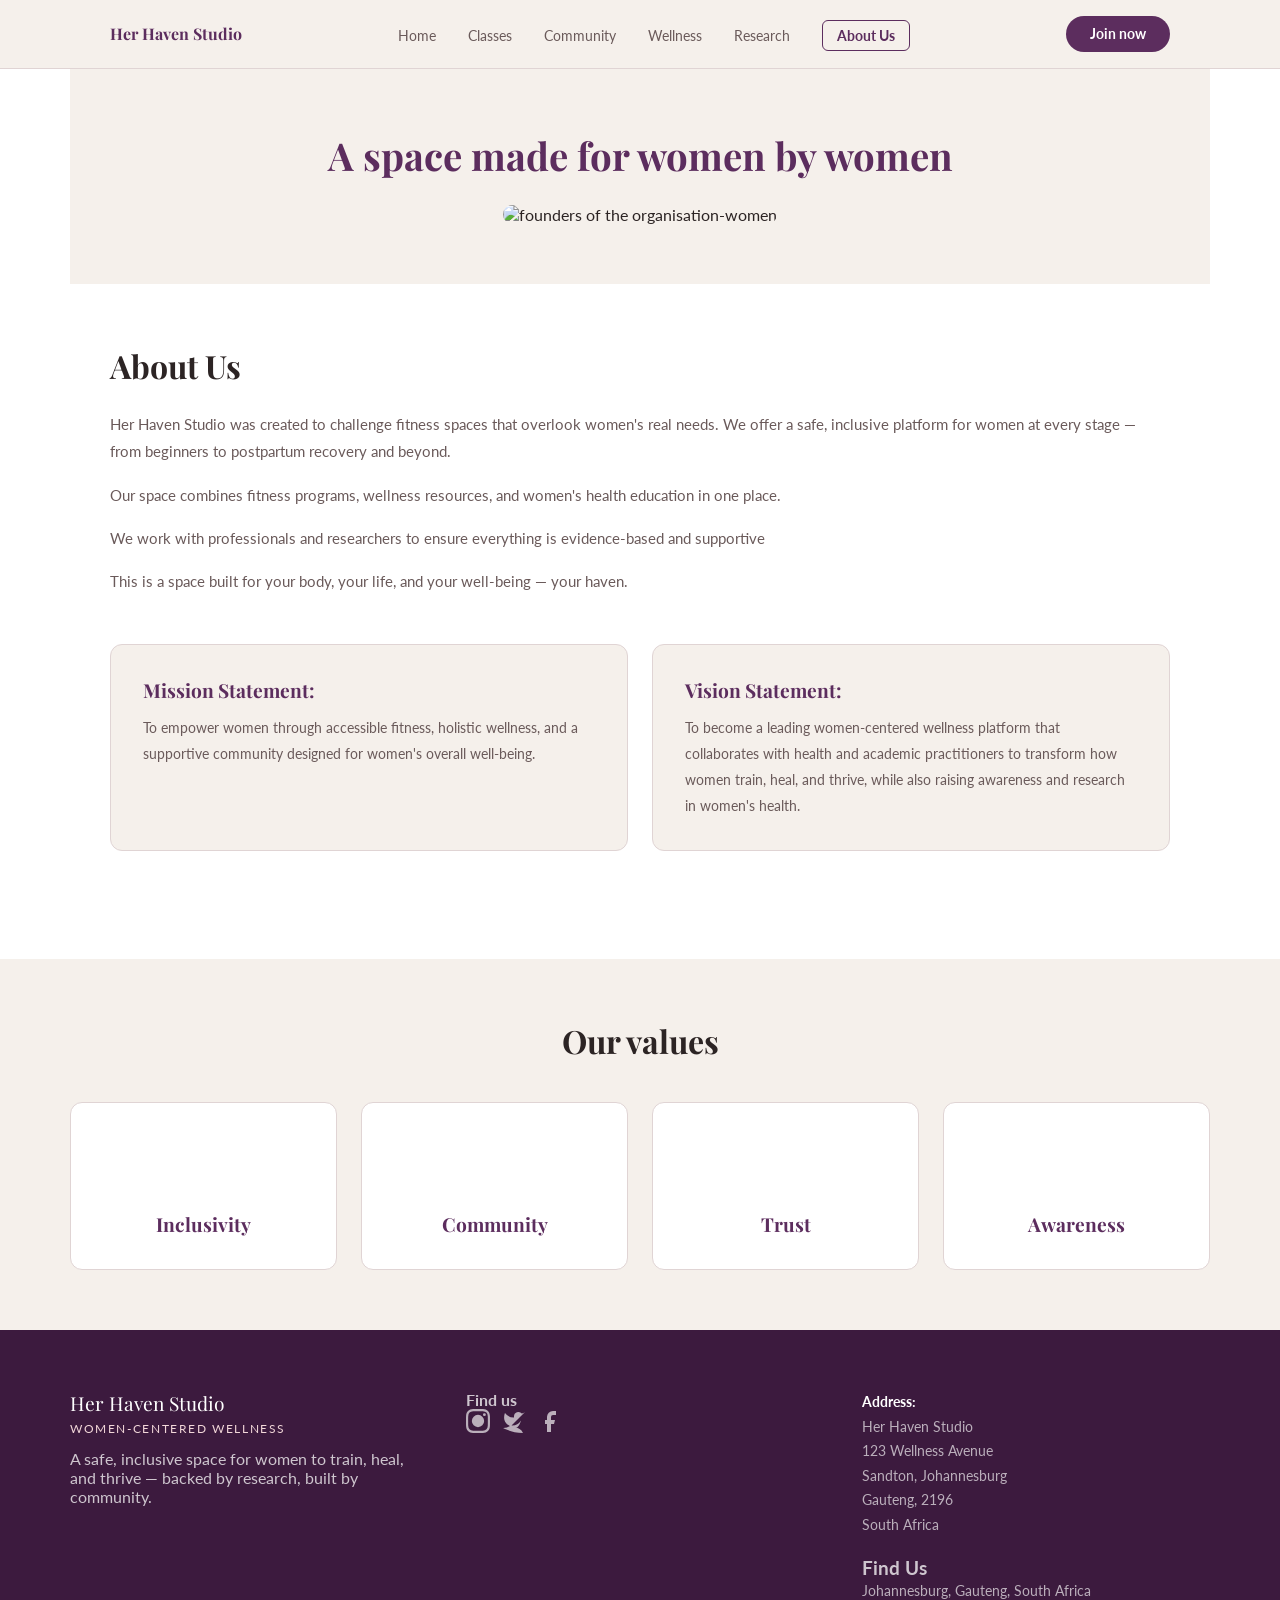
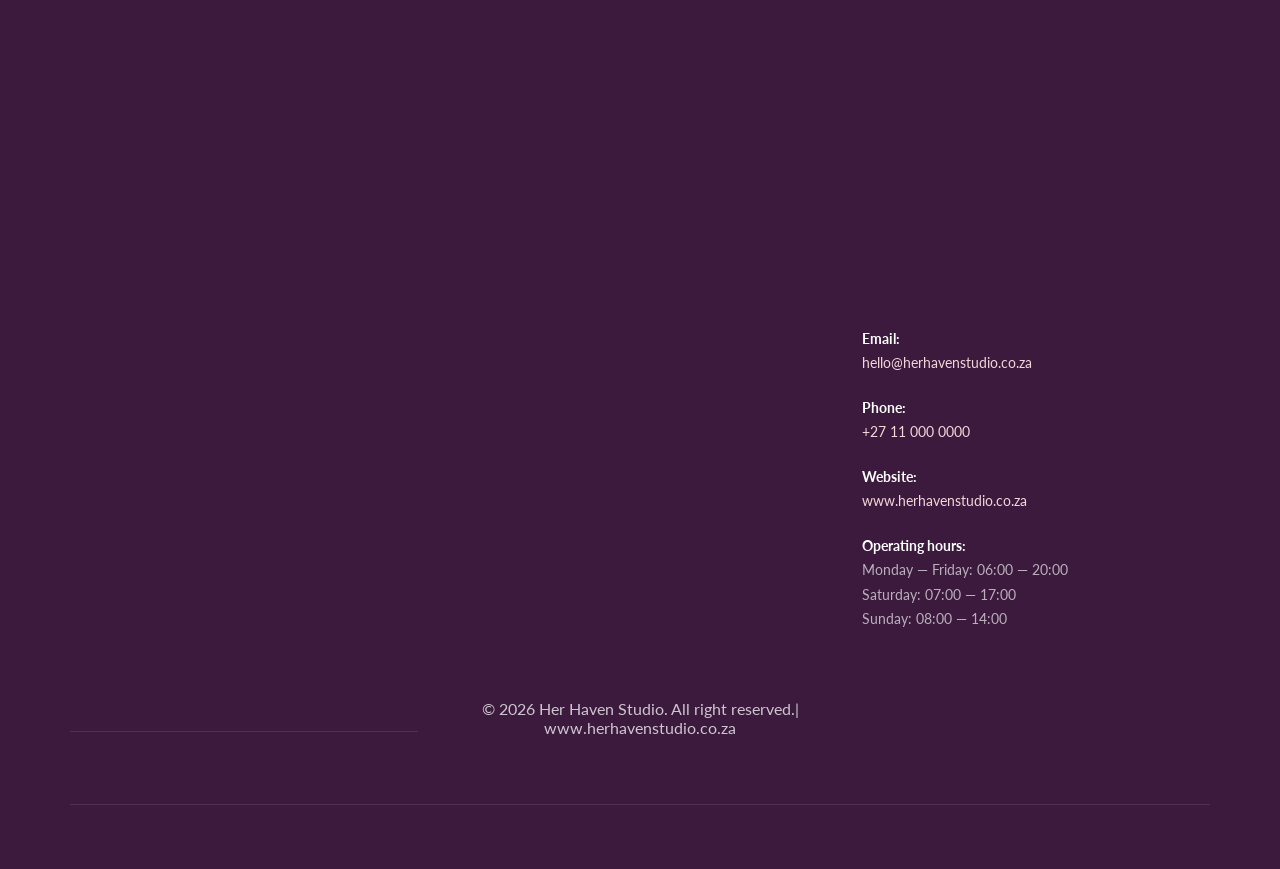
==== commit 0d60de29: "updated about html code to add Google Maps" ====
--- a/about.html
+++ b/about.html
@@ -6,7 +6,7 @@
   <title>About Us — Her Haven Studio</title>
 <!-- External stylesheet -->
   <link rel="stylesheet" href="css/style.css">
-  
+  <script src="js/myscript.js"></script>
 </head>
 <body>
 
@@ -170,7 +170,20 @@
             Gauteng, 2196<br>
             South Africa
           </p>
-
+<!-- GOOGLE MAPS EMBED -->
+<div class="map-container">
+  <h3>Find Us</h3>
+  <p>Johannesburg, Gauteng, South Africa</p>
+  <iframe 
+    src="https://www.google.com/maps/embed?pb=!1m18!1m12!1m3!1d3583.6820373699757!2d28.0308584!3d-26.2023505!2m3!1f0!2f0!3f0!3m2!1i1024!2i768!4f13.1!3m3!1m2!1s0x1e950d5d5d5d5d5d%3A0x5d5d5d5d5d5d5d5d!2sJohannesburg%2C%20Gauteng!5e0!3m2!1sen!2lza!4v1234567890" 
+    width="100%" 
+    height="300" 
+    style="border:0;" 
+    allowfullscreen="" 
+    loading="lazy" 
+    referrerpolicy="no-referrer-when-downgrade">
+  </iframe>
+</div>
           <!-- Email address -->
           <p>
             <strong>Email:</strong><br>
--- a/css/style.css
+++ b/css/style.css
@@ -1078,6 +1078,7 @@
   border-top: 2px dashed var(--plum);
   margin: 48px 0;
 }
+
 /* ── Events list container ── */
 .events-list {
   display: flex;
@@ -1091,11 +1092,9 @@
   display: flex;
   align-items: center;
   gap: 20px;
-
   background-color: var(--white);
   border: 1px solid var(--border);
   border-radius: 12px;
-
   padding: 16px 24px;
   transition: transform 0.2s;
 }
@@ -1175,17 +1174,13 @@
 /* ── RSVP button ── */
 .btn-rsvp {
   margin-left: auto;
-
   background-color: var(--plum);
   color: var(--white);
-
   padding: 10px 24px;
   border-radius: 40px;
-
   text-decoration: none;
   font-size: 0.82rem;
   font-weight: 700;
-
   transition: background-color 0.2s;
 }
 
@@ -1245,7 +1240,7 @@
 /* ── Enquiry form ── */
 .enquiry-form {
   background-color: var(--beige);
-  padding: 20px;
+  padding: 40px;
   border-radius: 12px;
   max-width: 500px;
   margin: 0 auto;
@@ -1435,7 +1430,7 @@
 /* ── Booking page main section ── */
 .booking-page {
   background-color: var(--beige);
-  padding: 20px;
+  padding: 40px;
   max-width: 1140px;
   margin: 0 auto;
 }
@@ -1492,19 +1487,16 @@
 /* ── Booking layout — two columns ── */
 .booking-layout {
   display: grid;
-  grid-template-columns: 1fr;
-  gap: 0;
+  grid-template-columns: 1fr 1fr;
+  gap: 40px;
 }
 
 /* ── Steps column ── */
 .steps-col {
   background-color: var(--beige);
-  padding: 20px 0;
-  padding-bottom: 24px;
-  border-bottom: 1px solid var(--border);
-  margin-bottom: 24px;
-  border-radius: 0;
-  border: none;
+  padding: 32px;
+  border-radius: 12px;
+  border: 1px solid var(--border);
 }
 
 /* ── Steps column heading ── */
@@ -1576,7 +1568,7 @@
 
 /* ── Form column ── */
 .form-col {
-  background-color: var(--white);
+  background-color: var(--beige);
   padding: 32px;
   border-radius: 12px;
   border: 1px solid var(--border);
@@ -2427,6 +2419,20 @@
    RESPONSIVE DESIGN
    ======================================================================== */
 
+/* ── Tablet and larger screens — restore larger padding ── */
+@media (min-width: 768px) {
+  .login-page,
+  .register-page {
+    padding: 40px 20px;
+  }
+  
+  .login-card,
+  .register-card {
+    padding: 48px 40px;
+    max-width: 450px;
+  }
+}
+
 /* ── Tablet screens (768px and below) ── */
 @media (max-width: 768px) {
   .nav-inner {
@@ -2561,4 +2567,48 @@
   .type-pills {
     flex-wrap: wrap;
   }
+  
+  /* ── Booking page mobile — stack columns vertically ── */
+  .booking-page {
+    padding: 20px;
+  }
+  
+  .booking-layout {
+    grid-template-columns: 1fr;
+    gap: 0;
+  }
+  
+  .steps-col,
+  .form-col {
+    background-color: var(--beige);
+    border: none;
+    padding: 20px 0;
+    border-radius: 0;
+  }
+  
+  .steps-col {
+    border-bottom: 1px solid var(--border);
+    padding-bottom: 24px;
+    margin-bottom: 24px;
+  }
+  
+  .form-col {
+    padding-top: 24px;
+  }
+  
+  /* ── Focus areas on mobile ── */
+  .focus-grid {
+    grid-template-columns: 1fr;
+  }
+  
+  /* ── Collaborate grid on mobile ── */
+  .collaborate-grid {
+    grid-template-columns: 1fr;
+  }
+  
+  /* ── Research cards on mobile ── */
+  .research-card {
+    flex-direction: column;
+    gap: 12px;
+  }
 }
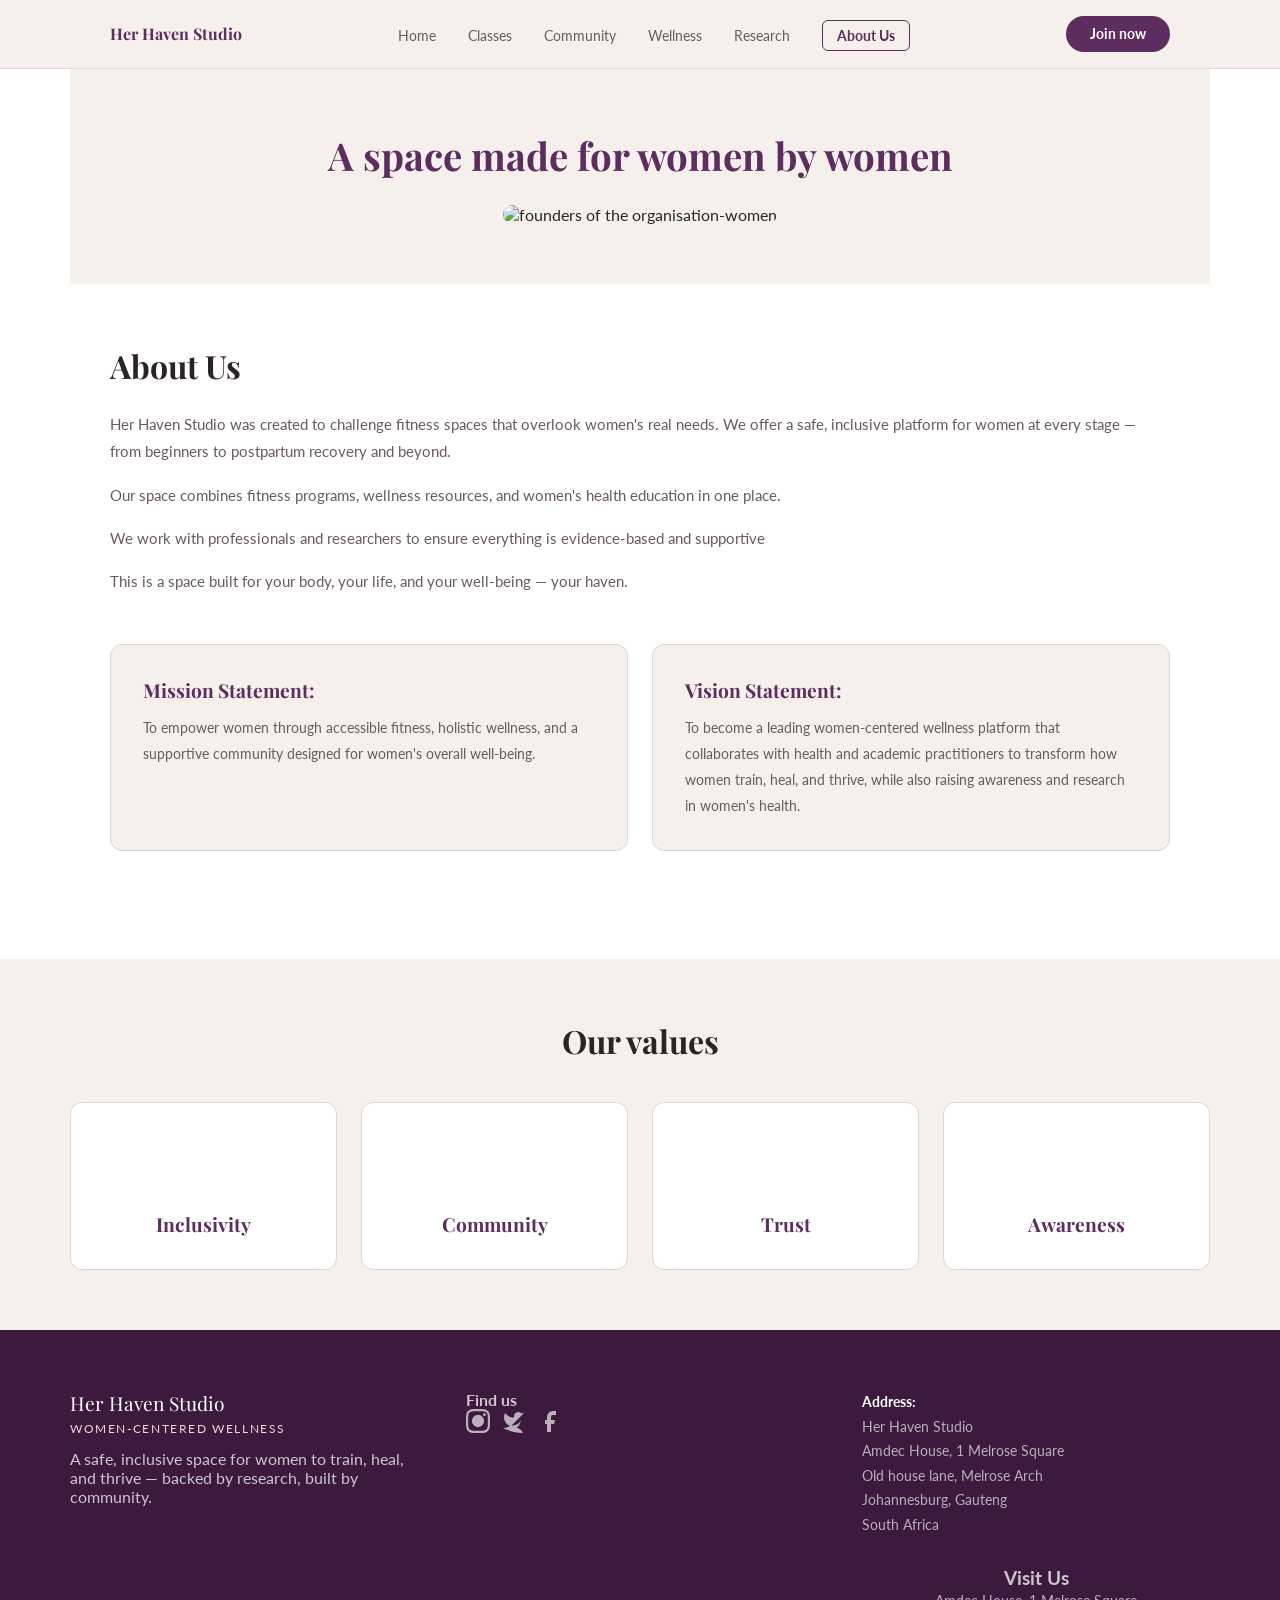
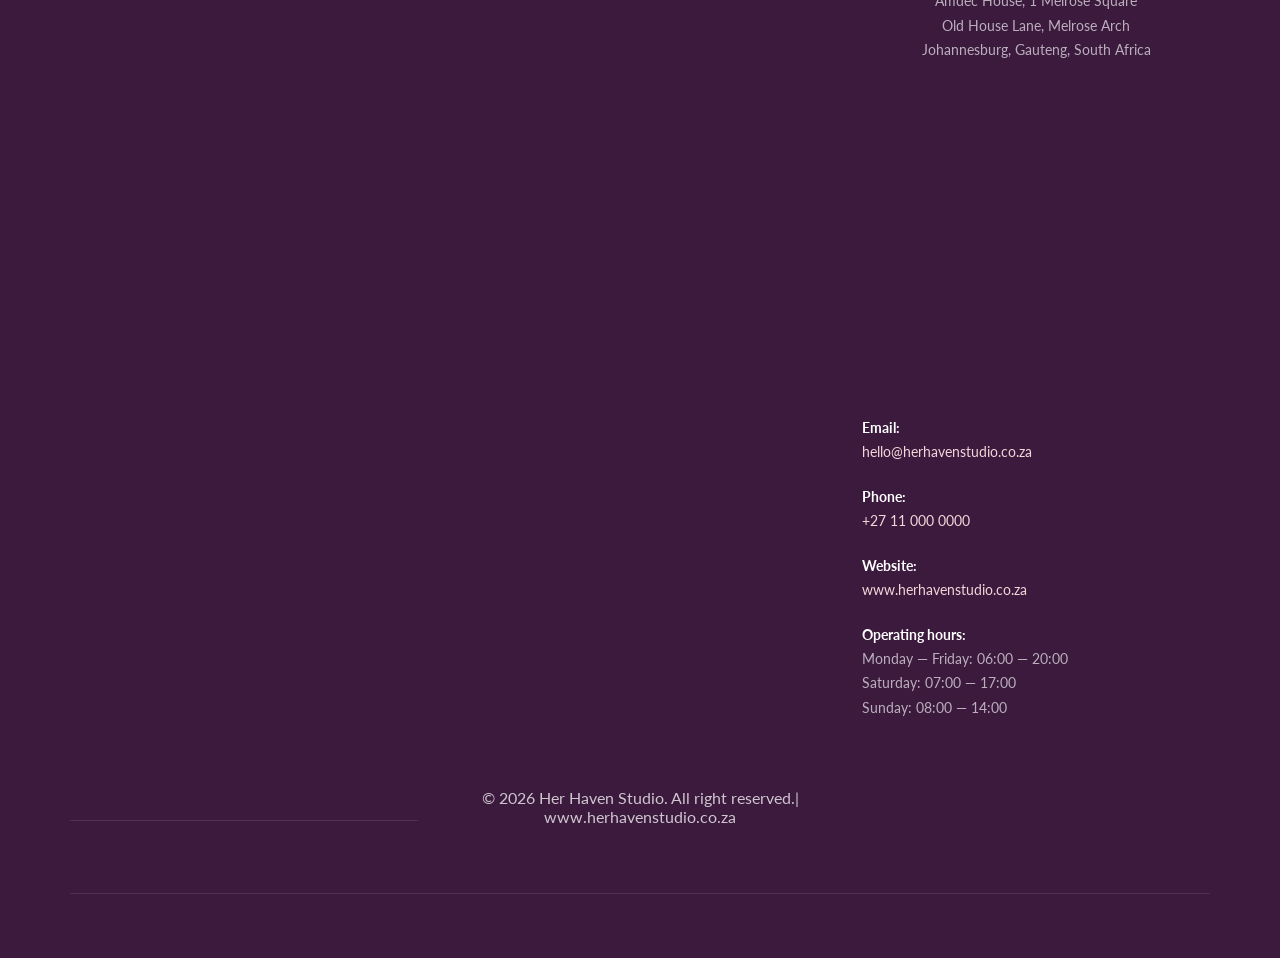
==== commit c914cf21: "updated address for a more generic address" ====
--- a/about.html
+++ b/about.html
@@ -165,17 +165,17 @@
           <p>
             <strong>Address:</strong><br>
             Her Haven Studio<br>
-            123 Wellness Avenue<br>
-            Sandton, Johannesburg<br>
-            Gauteng, 2196<br>
+            Amdec House, 1 Melrose Square<br>
+            Old house lane, Melrose Arch<br>
+            Johannesburg, Gauteng<br>
             South Africa
           </p>
 <!-- GOOGLE MAPS EMBED -->
 <div class="map-container">
-  <h3>Find Us</h3>
-  <p>Johannesburg, Gauteng, South Africa</p>
+  <h3>Visit Us</h3>
+  <p>Amdec House, 1 Melrose Square<br>Old House Lane, Melrose Arch<br>Johannesburg, Gauteng, South Africa</p>
   <iframe 
-    src="https://www.google.com/maps/embed?pb=!1m18!1m12!1m3!1d3583.6820373699757!2d28.0308584!3d-26.2023505!2m3!1f0!2f0!3f0!3m2!1i1024!2i768!4f13.1!3m3!1m2!1s0x1e950d5d5d5d5d5d%3A0x5d5d5d5d5d5d5d5d!2sJohannesburg%2C%20Gauteng!5e0!3m2!1sen!2lza!4v1234567890" 
+    src="https://www.google.com/maps/embed?pb=!1m18!1m12!1m3!1d3582.8489!2d28.0676!3d-26.1336!2m3!1f0!2f0!3f0!3m2!1i1024!2i768!4f13.1!3m3!1m2!1s0x1e950a8d8d8d8d8d%3A0x8d8d8d8d8d8d8d8d!2sAmdec%20House%2C%201%20Melrose%20Square%2C%20Melrose%20Arch!5e0!3m2!1sen!2lza!4v1718975265000" 
     width="100%" 
     height="300" 
     style="border:0;" 
--- a/css/style.css
+++ b/css/style.css
@@ -136,12 +136,15 @@
 
 /* ── Hero section — light purple background with dark purple border ── */
 .hero {
-  background-color: #F0E6FA;
-  border: 2px solid #730FC3;
-  padding: 80px 40px;
+  background-image: url('../images/clouds-background.jpg');
+  background-size: cover;
+  background-position: center;
+  background-attachment: fixed;
+  background-repeat: no-repeat;
+  padding: 60px 20px;
   text-align: center;
-}
-
+  min-height: 600px;
+}
 /* ── Hero inner — limits width and centres content ── */
 .hero-inner {
   max-width: 700px;
@@ -164,7 +167,7 @@
   font-family: 'Playfair Display', serif;
   font-size: 2.4rem;
   font-weight: 700;
-  color: #730FC3;
+  color:  #5a4a6a;
   line-height: 1.2;
   margin-bottom: 16px;
 }
@@ -2611,4 +2614,104 @@
     flex-direction: column;
     gap: 12px;
   }
+}
+/* SLIDESHOW STYLES */
+.slideshow-container {
+  position: relative;
+  width: 100%;
+  max-width: 1200px;
+  height: 500px;
+  margin: 20px auto;
+  overflow: hidden;
+  border-radius: 20px;
+  
+  /* Fade edges into background */
+  mask-image: radial-gradient(ellipse at center, black 0%, black 60%, transparent 100%);
+  -webkit-mask-image: radial-gradient(ellipse at center, black 0%, black 60%, transparent 100%);
+}
+
+.slide img {
+  width: 100%;
+  height: 100%;
+  object-fit: cover;
+}
+/* Navigation buttons */
+.prev-btn, .next-btn {
+  cursor: pointer;
+  position: absolute;
+  top: 50%;
+  transform: translateY(-50%);
+  width: 50px;
+  height: 50px;
+  padding: 0;
+  background-color: rgba(0,0,0,0.5);
+  color: white;
+  border: none;
+  border-radius: 3px;
+  font-weight: bold;
+  font-size: 18px;
+  z-index: 10;
+  transition: background-color 0.3s;
+}
+
+.prev-btn:hover, .next-btn:hover {
+  background-color: rgba(0, 0, 0, 0.8);
+}
+
+.next-btn {
+  right: 20px;
+}
+
+.prev-btn {
+  left: 20px;
+}
+
+/* ACCORDION STYLES */
+.accordion-item {
+  border: 1px solid #ddd;
+  margin: 10px 0;
+  border-radius: 4px;
+}
+
+.accordion-header {
+  padding: 15px;
+  cursor: pointer;
+  background-color: #f9f9f9;
+  display: flex;
+  justify-content: space-between;
+  align-items: center;
+}
+
+.accordion-header:hover {
+  background-color: #f0f0f0;
+}
+
+.accordion-header h3 {
+  margin: 0;
+  font-size: 16px;
+}
+
+.accordion-icon {
+  font-size: 20px;
+  font-weight: bold;
+}
+
+.accordion-item.active .accordion-icon {
+  transform: rotate(45deg);
+}
+
+.accordion-content {
+  padding: 15px;
+  background-color: #fff;
+}
+
+/* GOOGLE MAPS */
+.map-container {
+  margin: 30px 0;
+  text-align: center;
+}
+
+.map-container iframe {
+  border-radius: 8px;
+  max-width: 100%;
 }
